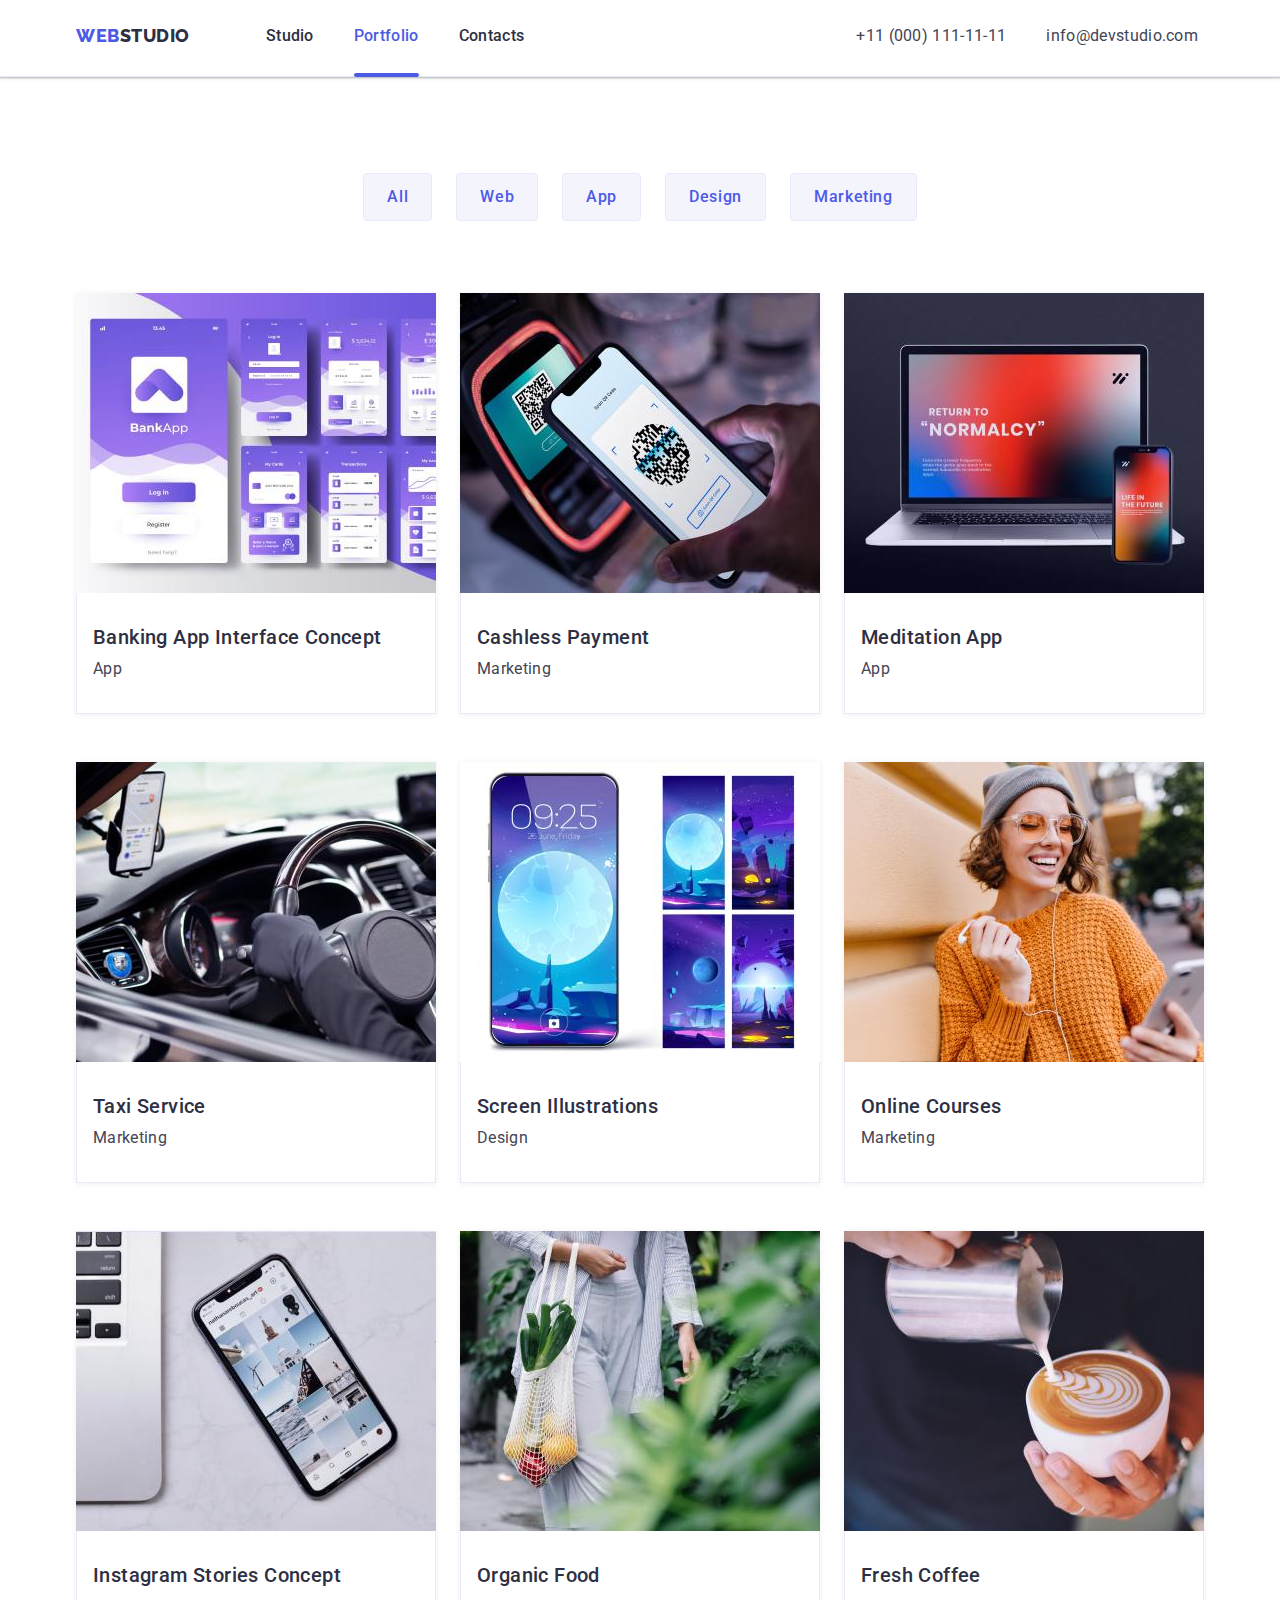
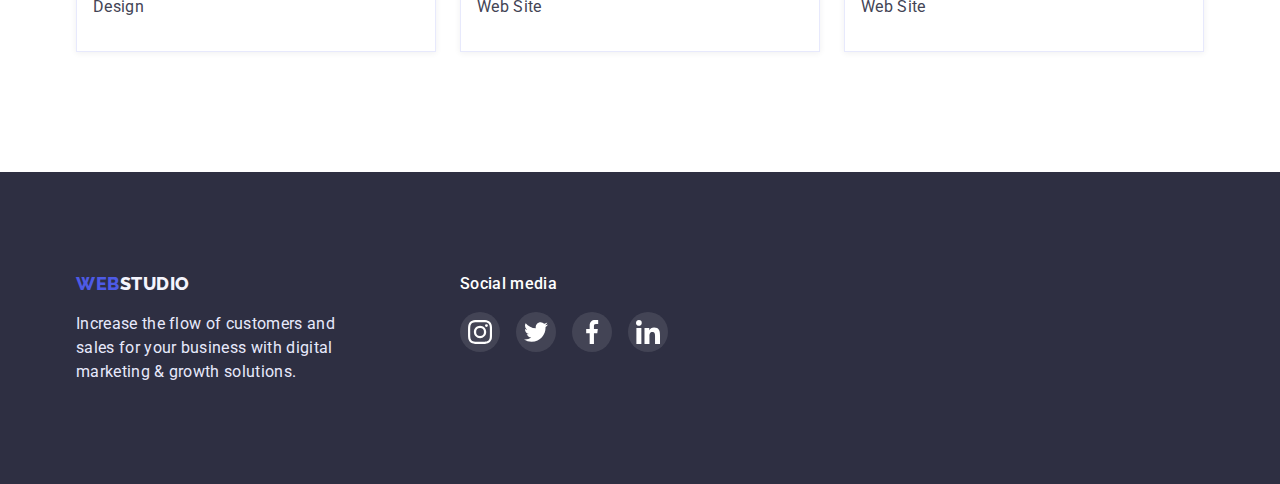
==== portfolio.html @ c6f2f223 "Initial commit" ====
<!DOCTYPE html>
<html lang="en">
  <head>
    <meta charset="UTF-8" />
    <meta http-equiv="X-UA-Compatible" content="IE=edge" />
    <meta name="viewport" content="width=device-width, initial-scale=1.0" />
    <title>Portfolio</title>
    <link
      href="https://fonts.googleapis.com/css2?family=Raleway:wght@800&family=Roboto:wght@400;500;700;900&display=swap"
      rel="stylesheet"
    />
    <link rel="preconnect" href="https://fonts.googleapis.com" />
    <link
      rel="stylesheet"
      href="https://cdnjs.cloudflare.com/ajax/libs/modern-normalize/1.1.0/modern-normalize.min.css"
    />
    <link rel="stylesheet" href="./css/styles.css" />
  </head>
  <body>
    <!-- HEDER -->
    <header class="border-section">
      <!-- Logo -->
      <div class="container logo-nav pad-top-btm">
        <a href="index.html" class="link logo-head"
          ><span class="web">WEB</span>Studio</a
        >
        <nav>
          <ul class="site-nav list">
            <li class="nav-item">
              <a class="link" href="./index.html">Studio</a>
            </li>
            <li class="nav-item">
              <a class="link current" href="">Portfolio</a>
            </li>
            <li class="nav-item"><a class="link" href="">Contacts</a></li>
          </ul>
        </nav>
        <!-- Contacts of Web Studio -->
        <address>
          <ul class="list address-nav">
            <li class="nav-item">
              <a class="link" href="tel:+110001111111">+11 (000) 111-11-11</a>
            </li>
            <li class="nav-item">
              <a class="link" href="mailto:info@devstudio.com"
                >info@devstudio.com</a
              >
            </li>
          </ul>
        </address>
      </div>
      <div></div>
    </header>
    <main>
      <!--PAGE NAVIGATION-->
      <section class="section choice-section">
        <div class="container">
          <h1 class="visually-hidden">Our services</h1>
          <ul class="list choice-button">
            <li class="button-item">
              <button type="button" class="button-nav">All</button>
            </li>
            <li class="button-item">
              <button type="button" class="button-nav">Web</button>
            </li>
            <li class="button-item">
              <button type="button" class="button-nav">App</button>
            </li>
            <li class="button-item">
              <button type="button" class="button-nav">Design</button>
            </li>
            <li class="button-item">
              <button type="button" class="button-nav">Marketing</button>
            </li>
          </ul>
          <!-- PROJECT CARDS -->
          <ul class="list list-choice">
            <li class="choice-card">
              <a class="choice-link" href="">
                <div class="overley-box">
                  <img
                    class="image choice-img img-card"
                    src="./images.portfolio/img.1.jpg"
                    alt="app interface shots"
                    width="360"
                    height="300"
                  />

                  <p class="overley-text">
                    14 Stylish and User-Friendly App Design Concepts · Task
                    Manager App · Calorie Tracker App · Exotic Fruit Ecommerce
                    App · Cloud Storage App
                  </p>
                </div>
                <div class="card-descript">
                  <h2 class="subtitle">Banking App Interface Concept</h2>
                  <p class="text">App</p>
                </div>
              </a>
            </li>

            <li class="choice-card">
              <a class="choice-link" href="">
                <div class="overley-box">
                  <img
                    class="image choice-img img-card"
                    src="./images.portfolio/img.2.jpg"
                    alt="text-list of apps for cashless payment"
                    width="360"
                    height="300"
                  />

                  <p class="overley-text">
                    14 Stylish and User-Friendly App Design Concepts · Task
                    Manager App · Calorie Tracker App · Exotic Fruit Ecommerce
                    App · Cloud Storage App
                  </p>
                </div>
                <div class="card-descript">
                  <h2 class="subtitle">Cashless Payment</h2>
                  <p class="text">Marketing</p>
                </div>
              </a>
            </li>
            <li class="choice-card">
              <a class="choice-link" href="">
                <div class="overley-box">
                  <img
                    class="image choice-img img-card"
                    src="./images.portfolio/img.3.jpg"
                    alt="meditation app on laptop and phone screen"
                    width="360"
                    height="300"
                  />

                  <p class="overley-text">
                    14 Stylish and User-Friendly App Design Concepts · Task
                    Manager App · Calorie Tracker App · Exotic Fruit Ecommerce
                    App · Cloud Storage App
                  </p>
                </div>
                <div class="card-descript">
                  <h2 class="subtitle">Meditation App</h2>
                  <p class="text">App</p>
                </div>
              </a>
            </li>
            <li class="choice-card">
              <a class="choice-link" href="">
                <div class="overley-box">
                  <img
                    class="image choice-img img-card"
                    src="./images.portfolio/img.4.jpg"
                    alt="navigatiln app on the phone screen in front of the car driver"
                    width="360"
                    height="300"
                  />

                  <p class="overley-text">
                    14 Stylish and User-Friendly App Design Concepts · Task
                    Manager App · Calorie Tracker App · Exotic Fruit Ecommerce
                    App · Cloud Storage App
                  </p>
                </div>
                <div class="card-descript">
                  <h2 class="subtitle">Taxi Service</h2>
                  <p class="text">Marketing</p>
                </div>
              </a>
            </li>
            <li class="choice-card">
              <a class="choice-link" href="">
                <div class="overley-box">
                  <img
                    class="image choice-img img-card"
                    src="./images.portfolio/img.5.jpg"
                    alt="phone screen with beautiful wallpaper"
                    width="360"
                    height="300"
                  />

                  <p class="overley-text">
                    14 Stylish and User-Friendly App Design Concepts · Task
                    Manager App · Calorie Tracker App · Exotic Fruit Ecommerce
                    App · Cloud Storage App
                  </p>
                </div>
                <div class="card-descript">
                  <h2 class="subtitle">Screen Illustrations</h2>
                  <p class="text">Design</p>
                </div>
              </a>
            </li>
            <li class="choice-card">
              <a class="choice-link" href="">
                <div class="overley-box">
                  <img
                    class="image choice-img img-card"
                    src="./images.portfolio/img.6.jpg"
                    alt="smiling girl in an orange sweater looks at the phone screen"
                    width="360"
                    height="300"
                  />

                  <p class="overley-text">
                    14 Stylish and User-Friendly App Design Concepts · Task
                    Manager App · Calorie Tracker App · Exotic Fruit Ecommerce
                    App · Cloud Storage App
                  </p>
                </div>
                <div class="card-descript">
                  <h2 class="subtitle">Online Courses</h2>
                  <p class="text">Marketing</p>
                </div>
              </a>
            </li>
            <li class="choice-card">
              <a class="choice-link" href="">
                <div class="overley-box">
                  <img
                    class="image choice-img img-card"
                    src="./images.portfolio/img.7.jpg"
                    alt="phone screen wiht picktures arranged in a grid "
                    width="360"
                    height="300"
                  />

                  <p class="overley-text">
                    14 Stylish and User-Friendly App Design Concepts · Task
                    Manager App · Calorie Tracker App · Exotic Fruit Ecommerce
                    App · Cloud Storage App
                  </p>
                </div>
                <div class="card-descript">
                  <h2 class="subtitle">Instagram Stories Concept</h2>
                  <p class="text">Design</p>
                </div>
              </a>
            </li>
            <li class="choice-card">
              <a class="choice-link" href="">
                <div class="overley-box">
                  <img
                    class="image choice-img img-card"
                    src="./images.portfolio/img.8.jpg"
                    alt="a woman with a shopping bag is walking"
                    width="360"
                    height="300"
                  />
                  <p class="overley-text">
                    14 Stylish and User-Friendly App Design Concepts · Task
                    Manager App · Calorie Tracker App · Exotic Fruit Ecommerce
                    App · Cloud Storage App
                  </p>
                </div>
                <div class="card-descript">
                  <h2 class="subtitle">Organic Food</h2>
                  <p class="text">Web Site</p>
                </div>
              </a>
            </li>
            <li class="choice-card">
              <a class="choice-link" href="">
                <div class="overley-box">
                  <img
                    class="image choice-img img-card"
                    src="./images.portfolio/img.9.jpg"
                    alt="a man pours cream into coffee creating a beautiful pattern"
                    width="360"
                    height="300"
                  />
                  <p class="overley-text">
                    14 Stylish and User-Friendly App Design Concepts · Task
                    Manager App · Calorie Tracker App · Exotic Fruit Ecommerce
                    App · Cloud Storage App
                  </p>
                </div>
                <div class="card-descript">
                  <h2 class="subtitle">Fresh Coffee</h2>
                  <p class="text">Web Site</p>
                </div>
              </a>
            </li>
          </ul>
        </div>
      </section>
    </main>
    <!-- FOOTER -->
    <footer class="footer">
      <div class="container foot-container">
        <div class="foot-description">
          <a class="link logo-foot" href="index.html"
            ><span class="web">WEB</span>Studio</a
          >
          <p class="text text-foot logo-descript">
            Increase the flow of customers and sales for your business with
            digital marketing & growth solutions.
          </p>
        </div>
        <div class="soc-media-foot">
          <p class="soc-media-title">Social media</p>
          <ul class="soc-media-foot-list gap-foot-icon list">
            <li class="soc-media-foot-item bgc-foot-icons">
              <a class="soc-media-foot-link" href="">
                <svg class="soc-media-icon" width="24" height="24">
                  <use href="./symbol-defs.svg#icon-instagram"></use>
                </svg>
              </a>
            </li>
            <li class="soc-media-foot-item gap-foot-icon bgc-foot-icons">
              <a class="soc-media-foot-link" href="">
                <svg class="soc-media-icon" width="24" height="24">
                  <use href="./symbol-defs.svg#icon-twitter"></use>
                </svg>
              </a>
            </li>
            <li class="soc-media-foot-item gap-foot-icon bgc-foot-icons">
              <a class="soc-media-foot-link" href="">
                <svg class="soc-media-icon" width="24" height="24">
                  <use href="./symbol-defs.svg#icon-facebook"></use>
                </svg>
              </a>
            </li>
            <li class="soc-media-foot-item gap-foot-icon bgc-foot-icons">
              <a class="soc-media-foot-link" href=""
                ><svg class="soc-media-icon" width="24" height="24">
                  <use href="./symbol-defs.svg#icon-linkedin"></use>
                </svg>
              </a>
            </li>
          </ul>
        </div>
      </div>
    </footer>
  </body>
</html>
---- css/styles.css ----
:root {
    /* BGC */
    --bgc-dark: #2E2F42;
    --bgc-light: #F4F4FD;
    --bgc-image: #E7E9FC;
    --bgc-white: #FFFFFF;
    --bgc-10-gray: rgba(255, 255, 255, 0.1);
    --bgc-40-grey: rgba(46, 47, 66, 0.4);
    --bgc-70-grey: rgba(46, 47, 66, 0.7);
    --bgc-icon-footer: #31D0AA;
    /* text color */
    --accent-color: #4D5AE5;
    --button-click-color: #404BBF;
    --p-txt-secondary: #E7E9FC;
    --primary-text-color: #2E2F42;
    --secondary-text-color: #434455;
    --white-text-color: #FFFFFF;
    --logo-text-color: #F4F4FD;
    /* font family */
    --primery-font: 'Roboto', sans-serif;
    --secondary-font: 'Raleway', sans-serif;
    /* Properties */
    --transition: 250ms cubic-bezier(0.4, 0, 0.2, 1);


}

.visually-hidden {
    position: absolute;
    width: 1px;
    height: 1px;
    margin: -1px;
    border: 0;
    padding: 0;

    white-space: nowrap;
    clip-path: inset(100%);
    clip: rect(0 0 0 0);
    overflow: hidden;
}

/**
  |============================
  | body
  |============================
*/
body {
    background-color: var(--bgc-white);
    font-family: var(--primery-font);
    font-size: 16px;
    color: var(--primary-text-color);
}

/**
  |============================
  | primary decoration
  |============================
*/
.link {
    display: block;
    padding-top: 24px;
    padding-bottom: 28px;

    text-decoration: none;
    font-style: normal;

    transition: color var(--transition);

}

.list {
    list-style: none;
    padding: 0px;
    margin: 0px;
}

.title {
    font-weight: 700;
    font-size: 36px;
    line-height: 40px;
    letter-spacing: 0.02em;
    text-transform: capitalize;
    text-align: center;
    margin-top: 0px;
    margin-bottom: 72px;
}

.subtitle {
    font-weight: 500;
    font-size: 20px;
    line-height: calc(24 / 20);
    letter-spacing: 0.02em;
    margin-top: 0px;
    margin-bottom: 8px;

}

.text {
    font-weight: 400;
    font-size: 16px;
    line-height: calc(24 /16);
    letter-spacing: 0.02em;
    margin-top: 0px;
    margin-bottom: 0px;


    color: var(--secondary-text-color);
}

.section {
    padding-top: 120px;
    padding-bottom: 120px;
}

.container {
    width: 1158px;
    margin-left: auto;
    margin-right: auto;
    padding-left: 15px;
    padding-right: 15px;

    /* outline: 2px solid red; */
}


.image {
    display: block;
    max-width: 100%;
    height: auto;
}

.border-section {
    border-bottom: 1px solid #E7E9FC;
    box-shadow: 0px 2px 1px rgba(46, 47, 66, 0.08),
        0px 1px 1px rgba(46, 47, 66, 0.16),
        0px 1px 6px rgba(46, 47, 66, 0.08);
    ;
}

/**
  |============================
  | Header Section
  |============================
*/
/* Logo */

.logo-nav {
    display: flex;
}

.logo-head {
    margin-right: 76px;

    font-family: var(--secondary-font);
    font-weight: 800;
    font-size: 18px;
    line-height: calc(24 / 18);
    letter-spacing: 0.03em;
    text-transform: uppercase;

    color: var(--primary-text-color);
}

.web {
    color: var(--accent-color)
}

/* Navigation */
.site-nav {
    display: flex;
    margin-right: 332px;
}

.site-nav .link {
    font-weight: 500;
    line-height: calc(24 /16);
    letter-spacing: 0.02em;

    color: var(--primary-text-color);
}

.nav-item {
    position: relative;
}

.site-nav .link.current {
    color: var(--accent-color);
}

.site-nav .link.current::after {
    display: block;
    content: '';
    background-color: var(--accent-color);
    border-radius: 2px;
    width: 100%;
    height: 4px;
    position: absolute;
    bottom: -1px;

}


/* NAV-ITEM margin */

.nav-item+.nav-item {
    margin-left: 40px;
}

/* Address */
.address-nav {
    display: flex;
}

.address-nav .link {
    line-height: calc(24 / 16);
    letter-spacing: 0.02em;

    color: var(--secondary-text-color);

    transition: color var(--transition);
}

.link:hover,
.link:focus {
    color: var(--accent-color);

}

/**
  |============================
  | Hero section
  |============================
*/
.hero {
    background-color: var(--bgc-dark);
    background-image: linear-gradient(rgba(46, 47, 66, 0.7), rgba(46, 47, 66, 0.7)), url(../BG-image/people-office\ 1\(pre\).jpg);
    background-repeat: no-repeat;
    background-size: cover;
    background-position: center;



    max-width: 1440px;
    margin-left: auto;
    margin-right: auto;
    padding-top: 188px;
    padding-bottom: 188px;
    text-align: center;
}

.hero-title {
    margin: 0px;
    width: 494px;
    margin-left: auto;
    margin-right: auto;

    margin-bottom: 48px;
    font-weight: 700;
    font-size: 56px;
    line-height: calc(60 / 56);
    color: var(--white-text-color);

}

/*Hero Button */
.button-action {
    font-family: inherit;
    font-weight: 500;
    font-size: 16px;
    line-height: calc(24 / 16);
    letter-spacing: 0.04em;

    min-width: 169px;
    min-height: 56px;
    padding: 16px 32px;
    border-radius: 4px;
    border: none;

    background-color: var(--accent-color);
    color: var(--white-text-color);
    cursor: pointer;
    transition: background-color var(--transition);
}


.button-action:hover,
.button-action:focus {
    background-color: var(--button-click-color);
}

/**
  |============================
  | Features Section
  |============================
*/
.features-section {
    background-color: var(--bgc-white);
}

.features-list {
    display: flex;
    flex-wrap: wrap;
    gap: 24px;
}

.feature-item {
    width: 264px;
    flex-basis: calc((100% - 72px) /4);
}

.feature-svg {
    width: 100%;
    height: 112px;
    display: flex;
    background-color: var(--bgc-light);
    justify-content: center;
    align-items: center;
    border-radius: 4px;
    margin-bottom: 8px;

}

/**
  |============================
  | Doing Section
  |============================
*/
.doing-section {
    background-color: var(--bgc-white);
}

.pad-top {
    padding-top: 0px;
}

.doing-list {
    display: flex;
    flex-wrap: wrap;
    gap: 24px;
}

.doing-card {
    width: 360px;
    flex-basis: calc((100% - 48px) /3);
}

/**
  |============================
  | Customers section
  |============================
*/
.customer-section {
    padding-top: 130px;
}

.customers-list {
    display: flex;
    gap: 24px;
    justify-content: center;

}

.customer-item {
    width: 168px;
    height: 88px;

}

.customer-link {
    display: flex;
    width: 100%;
    height: 100%;
    border: 1px solid #8E8F99;
    border-radius: 4px;
    align-items: center;
    justify-content: center;
    color: rgba(142, 143, 153, 1);

    transition: color var(--transition), border-color var(--transition);
}

.customer-icon {
    fill: currentColor;
}

.customer-link:hover,
.customer-link:focus {
    color: var(--button-click-color);
    border-color: var(--button-click-color);
}



/**
  |============================
  | Team section
  |============================
*/
.team-section {
    background-color: var(--bgc-light);
}

.team-list {
    display: flex;
    flex-wrap: wrap;
    gap: 24px;
}

.team-card {
    width: 264px;
    text-align: center;
    background: var(--bgc-white);
    box-shadow: 0px 1px 6px rgba(46, 47, 66, 0.08), 0px 1px 1px rgba(46, 47, 66, 0.16), 0px 2px 1px rgba(46, 47, 66, 0.08);
    border-radius: 0px 0px 4px 4px;
    flex-basis: calc((100% - 72px) /4);
}

.team-descript {
    padding-top: 32px;
    padding-bottom: 32px;
}

.team-card-descr {
    margin-bottom: 8px;
}

.soc-media-list {
    display: flex;
    justify-content: center;
    gap: 24px;
}

.soc-media-item {
    display: flex;
    width: 40px;
    height: 40px;
    border-radius: 50%;
    justify-content: center;
    align-items: center;
    background-color: var(--accent-color);
}

.soc-media-link {
    display: flex;
    width: 100%;
    height: 100%;
    border-radius: 50%;
    align-items: center;
    justify-content: center;
    color: var(--white-text-color);

    transition: background-color var(--transition);
}

.soc-media-icon {
    fill: currentColor;
}

.soc-media-link:hover,
.soc-media-link:focus {
    background-color: var(--button-click-color);
}

/**
  |============================
  | Footer
  |============================
*/

.footer {
    display: flex;
    background-color: var(--bgc-dark);
    padding-top: 100px;
    padding-bottom: 100px;
}

.foot-container {
    display: flex;
}


.logo-descript {
    display: flex;
    width: 264px;
    margin-right: 120px;
}

.logo-foot {
    font-family: 'Raleway', sans-serif;
    font-weight: 800;
    font-size: 18px;
    line-height: calc(24 / 18);
    letter-spacing: 0.03em;
    text-transform: uppercase;
    padding-bottom: 0px;
    padding-top: 0px;
    margin-bottom: 16px;
}

.text-foot {
    color: var(--p-txt-secondary);
}

.logo-foot.link {
    color: var(--logo-text-color)
}

.logo-foot.link:hover,
.logo-foot.link:focus {
    color: var(--accent-color);
}

.soc-media-title {
    font-weight: 500;
    font-size: 16px;
    color: var(--white-text-color);
    line-height: calc(24 / 16);
    letter-spacing: 0.02em;
    margin-top: 0px;
    margin-bottom: 16px;
    margin-left: 0px;
}

.soc-media-foot-list {
    gap: 16px;
}

.soc-media-foot-item {
    display: flex;
    width: 40px;
    height: 40px;
    border-radius: 50%;
    align-items: center;
    justify-content: center;
    background-color: var(--bgc-10-gray);
}


.soc-media-foot-link {
    display: flex;
    width: 100%;
    height: 100%;
    border-radius: 50%;
    justify-content: center;
    align-items: center;
    border-radius: 50px;
    color: var(--white-text-color);

    transition: background-color var(--transition);
}

.soc-media-foot-link:hover,
.soc-media-foot-link:focus {
    background-color: var(--bgc-icon-footer);
}

.soc-media-foot-list {
    display: flex;
    width: 208px;
}

/**
  |============================
  | Portfolio page
  |============================
*/
.choice-section {
    padding-top: 96px;
}

/* Battons */
.button-nav {
    font-family: var(--primery-font);
    font-weight: 500;
    font-size: 16px;
    line-height: calc(24 / 16);
    letter-spacing: 0.04em;
    text-align: center;

    background-color: var(--bgc-light);
    color: var(--accent-color);

    padding: 11px 23px;
    border: 1px solid #E7E9FC;
    border-radius: 4px;
    min-height: 48px;
    min-width: 69px;
    cursor: pointer;
    transition: background-color var(--transition), border-color var(--transition), color var(--transition), box-shadow var(--transition);
}

.button-item:not(:last-child) {
    margin-right: 24px;
    ;
}

.button-nav:hover,
.button-nav:focus {
    background-color: var(--button-click-color);
    border-color: var(--button-click-color);
    color: var(--white-text-color);
    box-shadow: 0px 3px 1px rgba(0, 0, 0, 0.1),
        0px 2px 1px rgba(0, 0, 0, 0.08),
        0px 2px 2px rgba(0, 0, 0, 0.12);
    ;
}

.choice-button {
    display: flex;
    justify-content: center;
    margin-bottom: 72px;
}

/* Choice Cards */
.list-choice {
    display: flex;
    flex-wrap: wrap;
    gap: 48px 24px;
}

.overley-box {
    position: relative;
    overflow: hidden;

}

.overley-text {
    position: absolute;
    top: 0px;
    left: 0px;
    width: 100%;
    height: 100%;
    padding-top: 40px;
    padding-bottom: 40px;
    padding-left: 32px;
    padding-right: 32px;

    font-weight: 400px;
    font-size: 16px;
    line-height: calc(24 / 16);
    letter-spacing: 0, 02em;
    margin: 0px;


    color: var(--logo-text-color);
    background-color: var(--accent-color);
    transform: translateY(100%);
    transition: transform var(--transition);
}

.choice-link:hover .overley-text,
.choice-link:focus .overley-text {
    transform: translateY(0%)
}

.choice-card {
    box-shadow: 0px 1px 6px 0px rgba(46, 47, 66, 0.08);
}


.choice-card:nth-child(3n) {
    margin-right: 0px;
}

.choice-card:nth-last-child(-n + 3) {
    margin-bottom: 0px;
}

.card-descript {

    padding-top: 32px;
    padding-bottom: 32px;
    padding-left: 16px;
    border: 1px solid #E7E9FC;
    border-top: none;

    background-color: var(--bgc-white);
}

.choice-link {
    display: block;
    text-decoration: none;
    color: inherit;
    transform: box-shadow var(--transition);
}

.choice-link:hover,
.choice-link:focus {
    box-shadow: 0px 2px 1px 0px rgba(46, 47, 66, 0.08),
        0px 1px 1px 0px rgba(46, 47, 66, 0.16),
        0px 1px 6px 0px rgba(46, 47, 66, 0.08);
}

.backdrop {
    position: fixed;
    top: 0px;
    left: 0px;
    z-index: 100;
    width: 100%;
    height: 100%;
    background-color: var(--bgc-40-grey);

    transition: opacity var(--transition), visibility var(--transition);
}

.modal-box {
    position: absolute;
    top: 50%;
    left: 50%;
    transform: translate(-50%, -50%);

    width: 408px;
    height: 576px;
    background-color: var(--bgc-white);

}

.modal-close {
    position: absolute;
    top: 24px;
    right: 24px;
    display: flex;
    justify-content: center;
    align-items: center;

    padding: 0;
    width: 24px;
    height: 24px;
    border-radius: 50%;

    background-color: var(--p-txt-secondary);
    border: 1px rgba(0, 0, 0, 0.1) solid;
    cursor: pointer;
    transition: fill, border-color, background-color var(--transition);
}

.modal-close:hover,
.modal-close:focus {
    fill: var(--white-text-color);
    border-color: var(--button-click-color);
    background-color: var(--button-click-color);
}

.backdrop.is-hidden {
    visibility: hidden;
    opacity: 0;
    pointer-events: none;
}
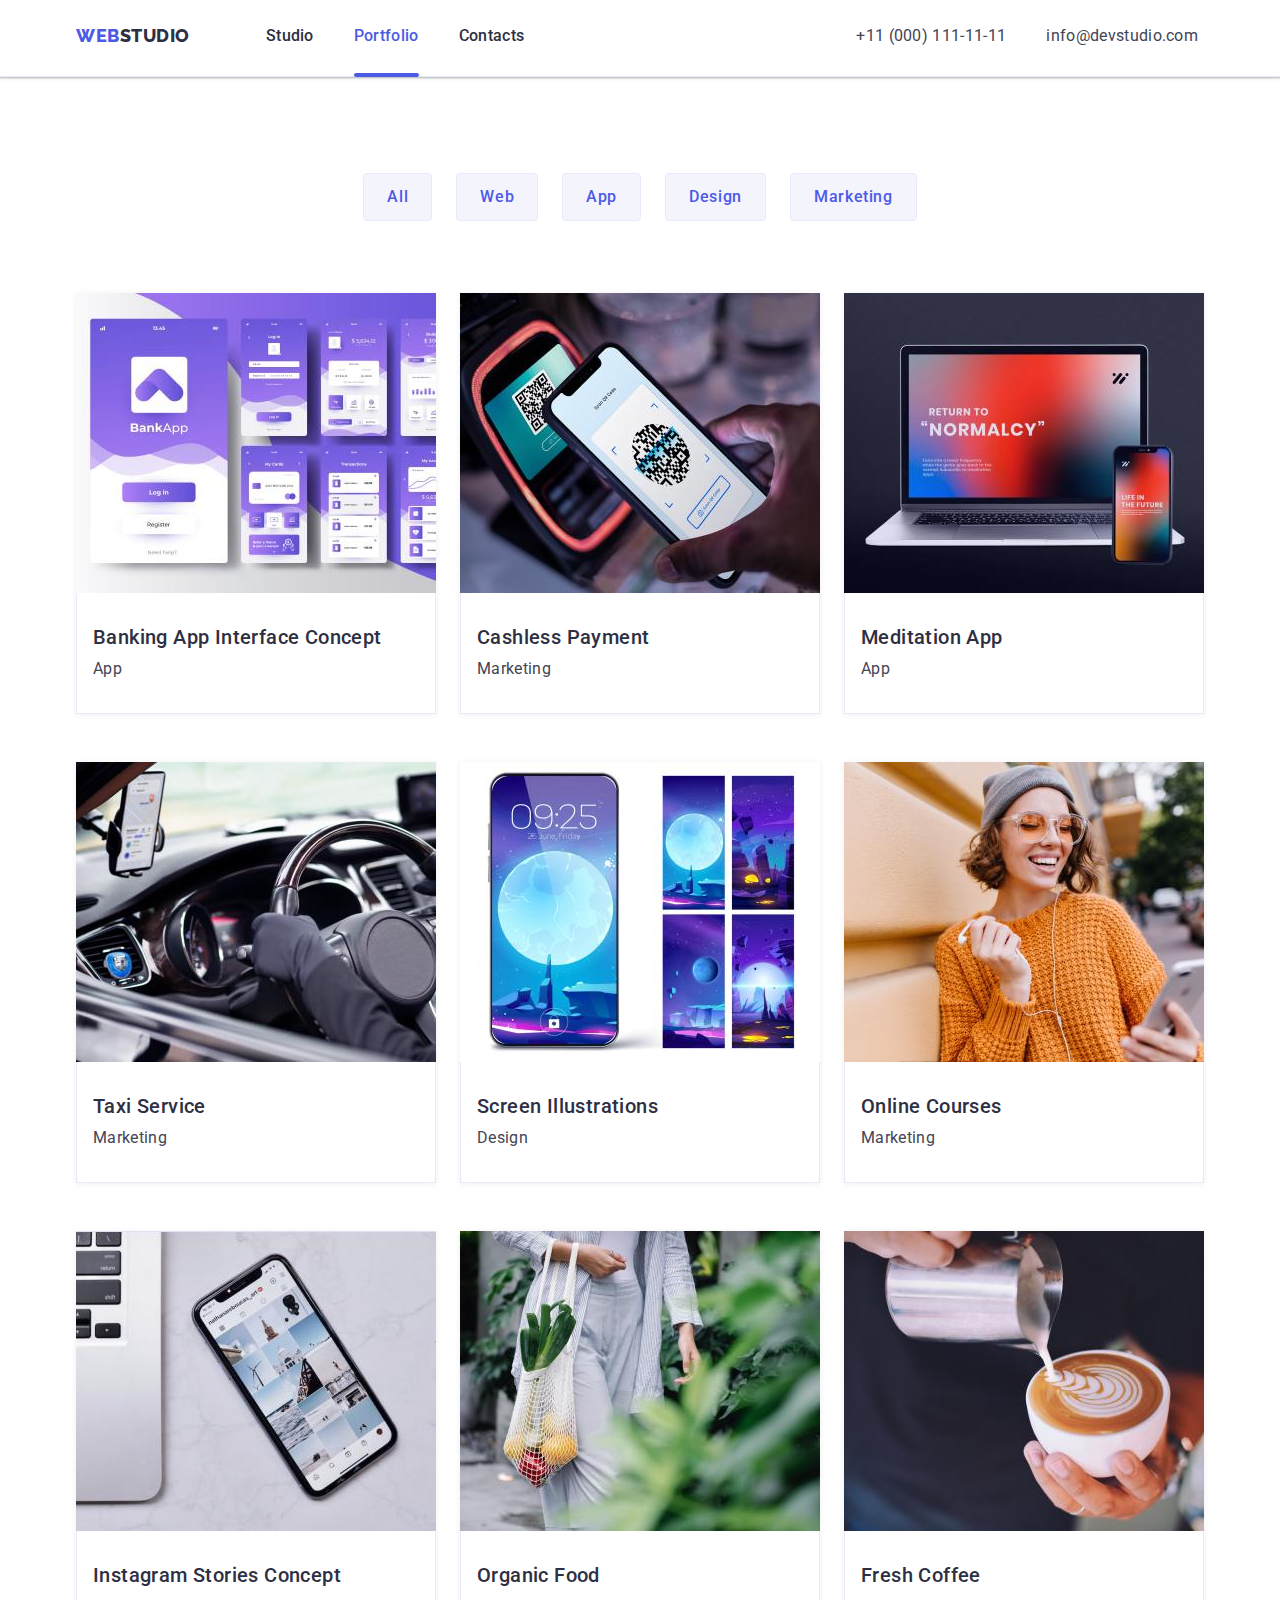
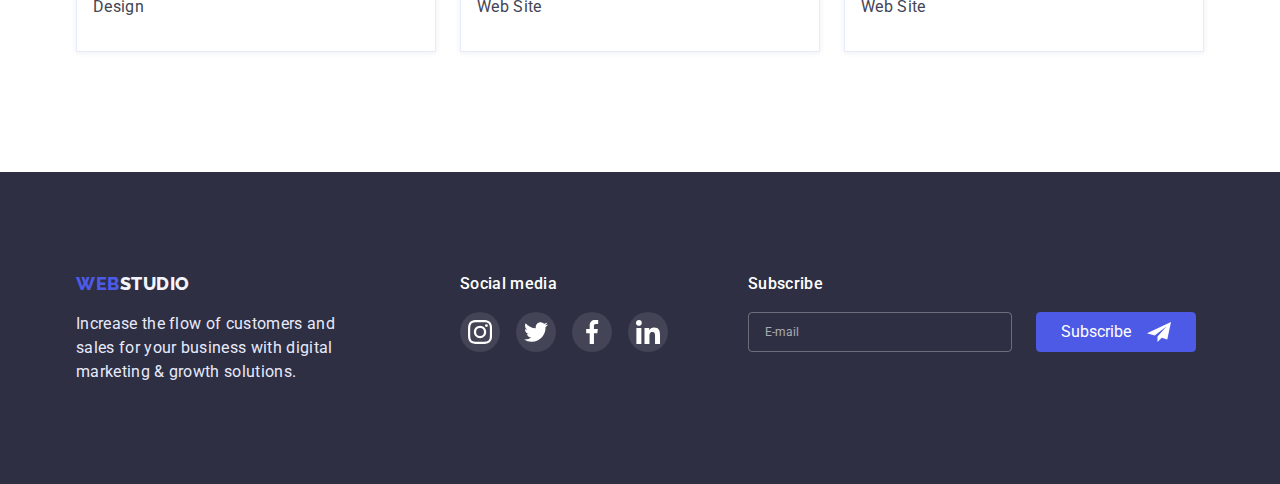
==== commit 30e48882: "3" ====
--- a/portfolio.html
+++ b/portfolio.html
@@ -330,6 +330,25 @@
             </li>
           </ul>
         </div>
+        <div>
+          <p class="text subscribe-title">Subscribe</p>
+          <form class="subscribe-form" action="">
+            <label>
+              <input
+                class="subscribe-field"
+                type="email"
+                name="email"
+                placeholder="E-mail"
+              />
+            </label>
+            <button class="subscribe-btn" type="submit">
+              Subscribe
+              <svg class="button-svg" width="24" height="24">
+                <use href="./symbol-defs.svg#icon-button-svg"></use>
+              </svg>
+            </button>
+          </form>
+        </div>
       </div>
     </footer>
   </body>
--- a/css/styles.css
+++ b/css/styles.css
@@ -510,6 +510,10 @@
     color: var(--accent-color);
 }
 
+.soc-media-foot {
+    margin-right: 80px;
+}
+
 .soc-media-title {
     font-weight: 500;
     font-size: 16px;
@@ -691,6 +695,78 @@
         0px 1px 6px 0px rgba(46, 47, 66, 0.08);
 }
 
+.subscribe-title {
+    margin-bottom: 16px;
+
+    font-weight: 500;
+    font-size: 16px;
+    line-height: calc(24 / 16);
+    letter-spacing: 0.02em;
+    color: var(--white-text-color);
+
+}
+
+.subscribe-form {
+    display: flex;
+}
+
+.subscribe-field {
+    display: block;
+    width: 264px;
+    height: 40px;
+    padding-top: 8px;
+    padding-bottom: 8px;
+    padding-left: 16px;
+    padding-right: 16px;
+    font-size: 12px;
+    line-height: calc(24 / 12);
+    background-color: transparent;
+    outline: transparent;
+    color: rgba(255, 255, 255, 0.6);
+    border: 1px solid rgba(255, 255, 255, 0.3);
+    border-radius: 4px;
+}
+
+.subscribe-field:focus {
+    border-color: var(--accent-color);
+}
+
+.subscribe-field::placeholder {
+    color: rgba(255, 255, 255, 0.6);
+}
+
+
+.subscribe-btn {
+    display: flex;
+    justify-content: center;
+    align-items: center;
+
+    height: 40px;
+    margin-left: 24px;
+    padding-left: 24px;
+    padding-right: 24px;
+    padding-top: 8px;
+    padding-bottom: 8px;
+    border-radius: 4px;
+    border: 1px solid var(--accent-color);
+    cursor: pointer;
+
+    background-color: var(--accent-color);
+    color: var(--white-text-color);
+
+}
+
+.subscribe-btn:hover,
+.subscribe-btn:focus {
+    background-color: var(--button-click-color);
+    border-color: var(--button-click-color);
+}
+
+.button-svg {
+    margin-left: 16px;
+    fill: var(--white-text-color);
+}
+
 .backdrop {
     position: fixed;
     top: 0px;
@@ -710,8 +786,13 @@
     transform: translate(-50%, -50%);
 
     width: 408px;
-    height: 576px;
-    background-color: var(--bgc-white);
+    height: 584px;
+    padding-top: 72px;
+    padding-left: 24px;
+    padding-right: 24px;
+    padding-bottom: 24px;
+    border-radius: 4px;
+    background-color: #FCFCFC;
 
 }
 
@@ -731,7 +812,7 @@
     background-color: var(--p-txt-secondary);
     border: 1px rgba(0, 0, 0, 0.1) solid;
     cursor: pointer;
-    transition: fill, border-color, background-color var(--transition);
+    transition: fill, border-color, background-color, box-shadow var(--transition);
 }
 
 .modal-close:hover,
@@ -739,10 +820,193 @@
     fill: var(--white-text-color);
     border-color: var(--button-click-color);
     background-color: var(--button-click-color);
+    box-shadow: 0px 4px 4px 0px rgba(0, 0, 0, 0.15);
 }
 
 .backdrop.is-hidden {
     visibility: hidden;
     opacity: 0;
     pointer-events: none;
+}
+
+.text-action {
+    display: block;
+    margin-bottom: 14px;
+    font-size: 16px;
+    text-align: center;
+    line-height: calc(24 / 16);
+    letter-spacing: 0.02em;
+    color: rgba(46, 47, 66, 1);
+}
+
+.input-place {
+    position: relative;
+}
+
+.text-label {
+    display: block;
+    margin-bottom: 4px;
+    font-size: 12px;
+    line-height: calc(16 / 12);
+
+    color: rgba(142, 143, 153, 1);
+}
+
+.field {
+    width: 100%;
+    height: 40px;
+    margin-bottom: 8px;
+    padding-left: 38px;
+    padding-top: 11px;
+    padding-bottom: 11px;
+    padding-right: 16px;
+    outline: transparent;
+
+    border: 1px solid rgba(33, 33, 33, 0.2);
+    border-radius: 4px;
+
+    transition: border-color var(--transition);
+}
+
+.field:focus {
+    border-color: var(--accent-color);
+}
+
+.modal-icon {
+    position: absolute;
+    top: 8px;
+    left: 16px;
+    
+    pointer-events: none;
+    transition: fill var(--transition);
+}
+.field:focus +.modal-icon {
+    fill: var(--accent-color);
+}
+
+.comment-field {
+
+    width: 100%;
+    height: 100px;
+    font-size: 16px;
+    padding-top: 8px;
+    padding-left: 16px;
+    margin-bottom: 16px;
+    outline: transparent;
+    border: 1px solid rgba(33, 33, 33, 0.2);
+    border-radius: 4px;
+
+    transition: border-color var(--transition);
+}
+.comment-field:focus{
+    border-color: var(--accent-color);
+
+}
+
+
+.comment-field::placeholder {
+    color: rgba(117, 117, 117, 0.5);
+}
+
+.checkbox-lable {
+    display: flex;
+    align-content: center;
+    gap: 4px;
+}
+
+.checkbox-input {
+    appearance: none;
+    width: 16px;
+    height: 16px;
+    border: 1.25px solid var(--primary-text-color);
+    border-radius: 2px;
+    transition: background-color var(--transition);
+    transition: border-color var(--transition);
+    transition: box-shadow var(--transition);
+
+    /* background-image: url(/icons/checkbox.\svg);
+    background-repeat: no-repeat;
+    background-position: center;
+    background-size: 10px 8px;
+    transition: background-color var(--transition);
+    transition: border-color var(--transition); */
+}
+.checkbox-place{
+    position: relative;
+}
+.checkbox-icon{
+    position: absolute;
+    top: 20%;
+    left: 20%;
+    opacity: 0;
+}
+
+.checkbox-input:checked {
+  background-color: var(--accent-color);
+  border-color: var(--accent-color);
+  box-shadow: 0px 4px 4px 0px rgba(0, 0, 0, 0.15);
+}
+.checkbox-input:checked +.checkbox-icon{
+    opacity: 1;
+}
+
+
+.checkbox-text {
+    font-style: 400px;
+    font-size: 12px;
+    line-height: calc(16 / 12);
+    letter-spacing: 0.04em;
+    user-select: none;
+
+    color: rgba(117, 117, 117, 1);
+}
+.checkbox-link{
+    position: relative;
+    font-style: 400px;
+    font-size: 12px;
+    line-height: calc(16 / 12);
+    text-decoration: none;
+
+    color: var(--accent-color);
+}
+.checkbox-link::before{
+    position: absolute;
+    bottom: 2px;
+    content: '';
+    display: block;
+    width: 100%;
+    height: 1px;
+
+    background-color: var(--accent-color);
+}
+
+.form-send-button {
+    display: block;
+    margin-left: auto;
+    margin-right: auto;
+    min-width: 169px;
+    min-height: 56px;
+    margin-top: 24px;
+    padding-top: 16px;
+    padding-bottom: 16px;
+    padding-left: 32px;
+    padding-right: 32px;
+    cursor: pointer;
+    border: none;
+    border-radius: 4px;
+
+    font-family: var(--primery-font);
+    font-weight: 500px;
+    font-size: 16px;
+    line-height: calc(24 / 16);
+    letter-spacing: 0.04em;
+    background-color: var(--accent-color);
+    color: var(--white-text-color);
+    box-shadow: 0px 4px 4px 0px rgba(0, 0, 0, 0.15);
+
+    transition: background-color var(--transition);
+}
+.form-send-button:hover,
+.form-send-button:focus{
+    background-color: var(--button-click-color);
 }